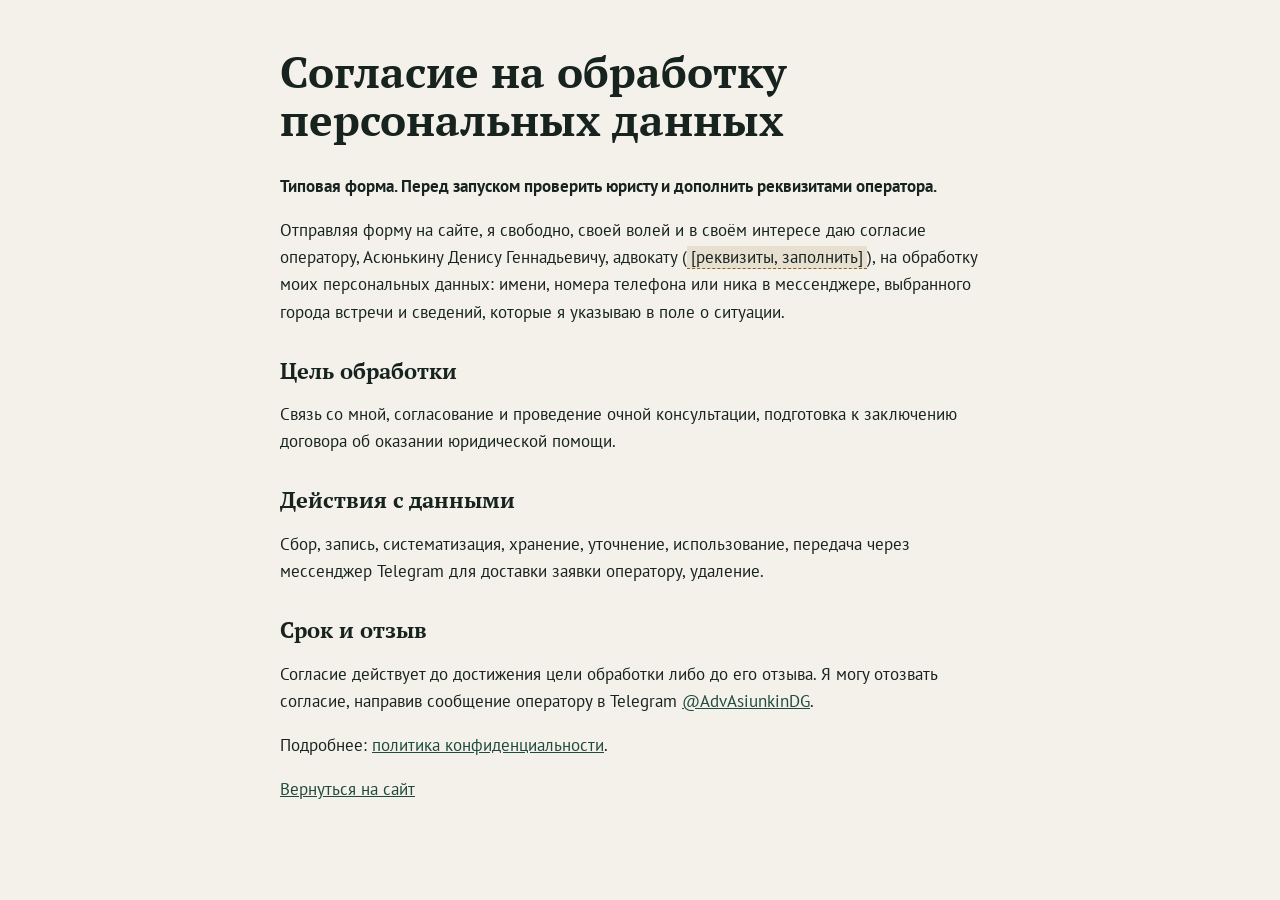
==== consent.html @ c10c8391 "Лендинг адвоката Асюнькина Д.Г. Co-Authored-By: Claude Sonnet 5.5 <noreply@anthropic.com>" ====
<!doctype html>
<html lang="ru">
<head>
<meta charset="utf-8">
<meta name="viewport" content="width=device-width, initial-scale=1">
<title>Согласие на обработку персональных данных — Асюнькин Д. Г., адвокат</title>
<meta name="robots" content="noindex">
<link href="https://fonts.googleapis.com/css2?family=PT+Sans:wght@400;700&family=PT+Serif:wght@700&display=swap" rel="stylesheet">
<style>
body{margin:0;background:#F4F1EA;color:#17231F;font:17px/1.6 "PT Sans",system-ui,sans-serif;padding:48px 16px}
main{max-width:720px;margin:0 auto}
h1{font:700 clamp(28px,5vw,44px)/1.1 "PT Serif",Georgia,serif;margin:0 0 28px;overflow-wrap:anywhere}
h2{font:700 22px/1.2 "PT Serif",Georgia,serif;margin:32px 0 10px}
a{color:#1F4A3D}
.ph{background:rgba(138,100,32,.13);border-bottom:1px dashed #8A6420;padding:0 4px}
</style>
</head>
<body>
<main>
<h1>Согласие на обработку персональных данных</h1>
<p><b>Типовая форма. Перед запуском проверить юристу и дополнить реквизитами оператора.</b></p>
<p>Отправляя форму на сайте, я свободно, своей волей и в своём интересе даю согласие оператору, Асюнькину Денису Геннадьевичу, адвокату (<span class="ph">[реквизиты, заполнить]</span>), на обработку моих персональных данных: имени, номера телефона или ника в мессенджере, выбранного города встречи и сведений, которые я указываю в поле о ситуации.</p>
<h2>Цель обработки</h2>
<p>Связь со мной, согласование и проведение очной консультации, подготовка к заключению договора об оказании юридической помощи.</p>
<h2>Действия с данными</h2>
<p>Сбор, запись, систематизация, хранение, уточнение, использование, передача через мессенджер Telegram для доставки заявки оператору, удаление.</p>
<h2>Срок и отзыв</h2>
<p>Согласие действует до достижения цели обработки либо до его отзыва. Я могу отозвать согласие, направив сообщение оператору в Telegram <a href="https://t.me/AdvAsiunkinDG">@AdvAsiunkinDG</a>.</p>
<p>Подробнее: <a href="privacy.html">политика конфиденциальности</a>.</p>
<p><a href="index.html">Вернуться на сайт</a></p>
</main>
</body>
</html>
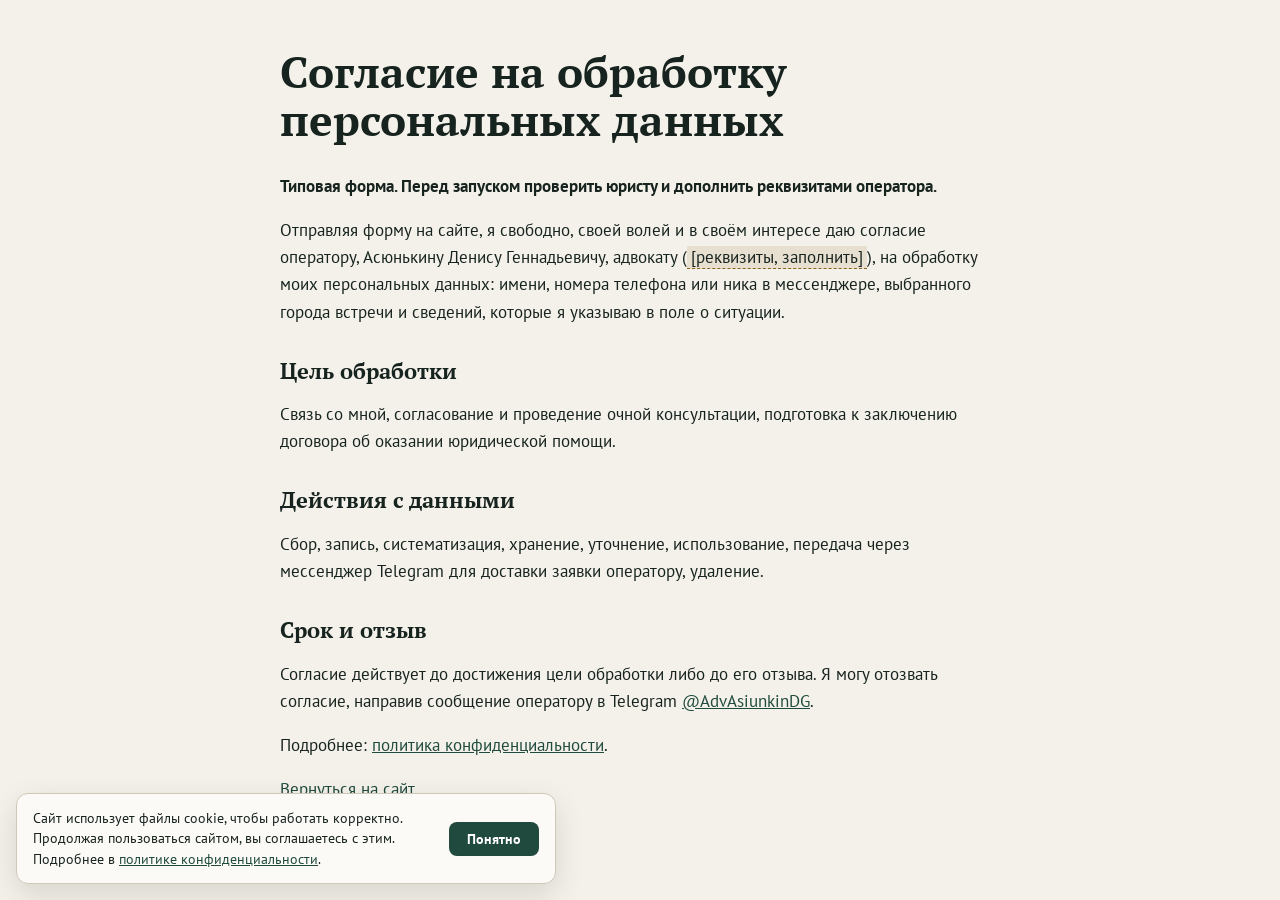
==== commit d3040745: "SEO: мета-теги, canonical, Open Graph, JSON-LD, robots, sitemap, cookie-плашка, политика и согласие " ====
--- a/consent.html
+++ b/consent.html
@@ -29,5 +29,6 @@
 <p>Подробнее: <a href="privacy.html">политика конфиденциальности</a>.</p>
 <p><a href="index.html">Вернуться на сайт</a></p>
 </main>
+<script src="cookie.js" defer></script>
 </body>
 </html>
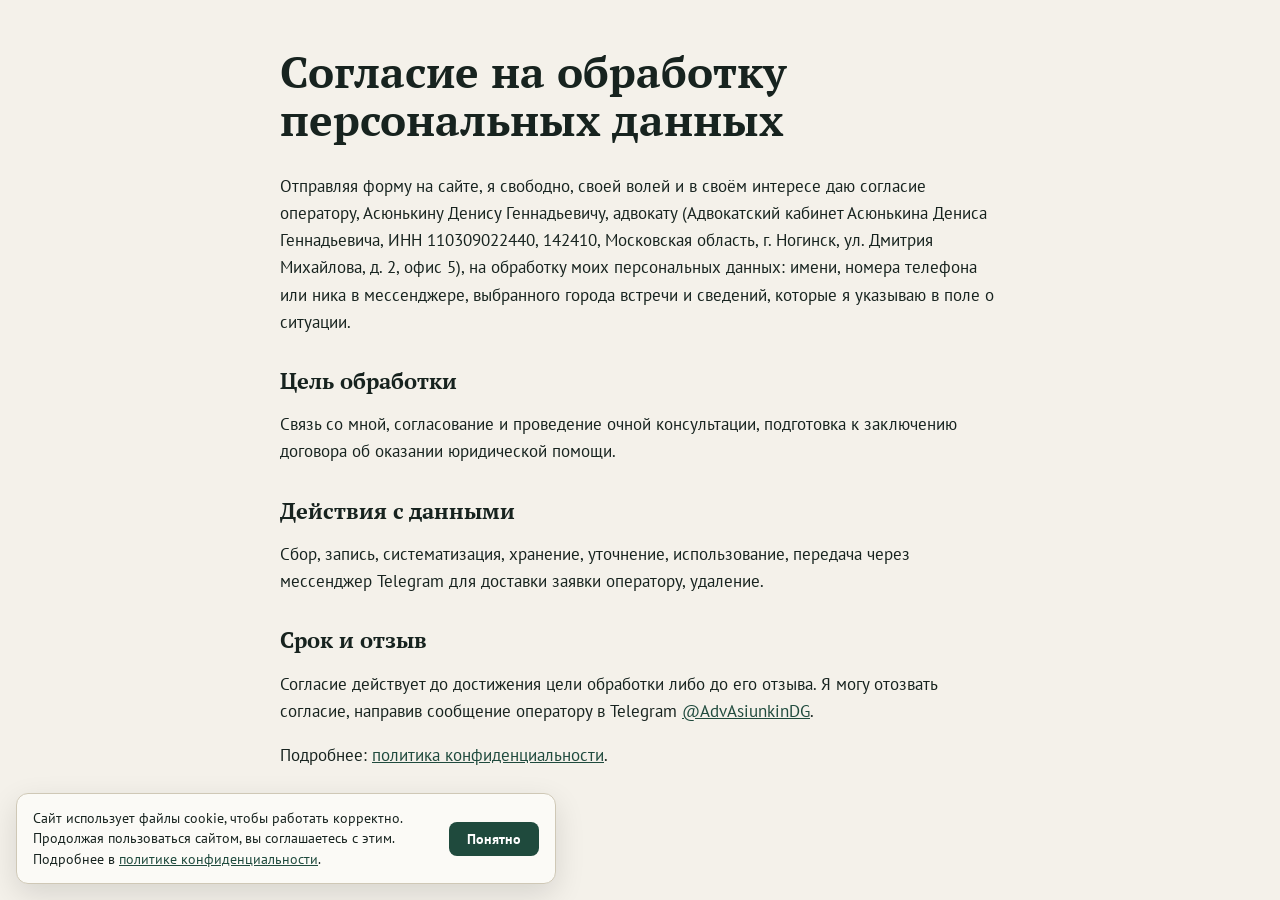
==== commit 0ca096ff: "Правки клиента: направления помощи (блок и страница Услуги), реквизиты, телефон и адрес, цена без фи" ====
--- a/consent.html
+++ b/consent.html
@@ -3,7 +3,7 @@
 <head>
 <meta charset="utf-8">
 <meta name="viewport" content="width=device-width, initial-scale=1">
-<title>Согласие на обработку персональных данных — Асюнькин Д. Г., адвокат</title>
+<title>Согласие на обработку персональных данных: Асюнькин Д. Г., адвокат</title>
 <meta name="robots" content="noindex">
 <link href="https://fonts.googleapis.com/css2?family=PT+Sans:wght@400;700&family=PT+Serif:wght@700&display=swap" rel="stylesheet">
 <style>
@@ -18,8 +18,7 @@
 <body>
 <main>
 <h1>Согласие на обработку персональных данных</h1>
-<p><b>Типовая форма. Перед запуском проверить юристу и дополнить реквизитами оператора.</b></p>
-<p>Отправляя форму на сайте, я свободно, своей волей и в своём интересе даю согласие оператору, Асюнькину Денису Геннадьевичу, адвокату (<span class="ph">[реквизиты, заполнить]</span>), на обработку моих персональных данных: имени, номера телефона или ника в мессенджере, выбранного города встречи и сведений, которые я указываю в поле о ситуации.</p>
+<p>Отправляя форму на сайте, я свободно, своей волей и в своём интересе даю согласие оператору, Асюнькину Денису Геннадьевичу, адвокату (Адвокатский кабинет Асюнькина Дениса Геннадьевича, ИНН 110309022440, 142410, Московская область, г. Ногинск, ул. Дмитрия Михайлова, д. 2, офис 5), на обработку моих персональных данных: имени, номера телефона или ника в мессенджере, выбранного города встречи и сведений, которые я указываю в поле о ситуации.</p>
 <h2>Цель обработки</h2>
 <p>Связь со мной, согласование и проведение очной консультации, подготовка к заключению договора об оказании юридической помощи.</p>
 <h2>Действия с данными</h2>
